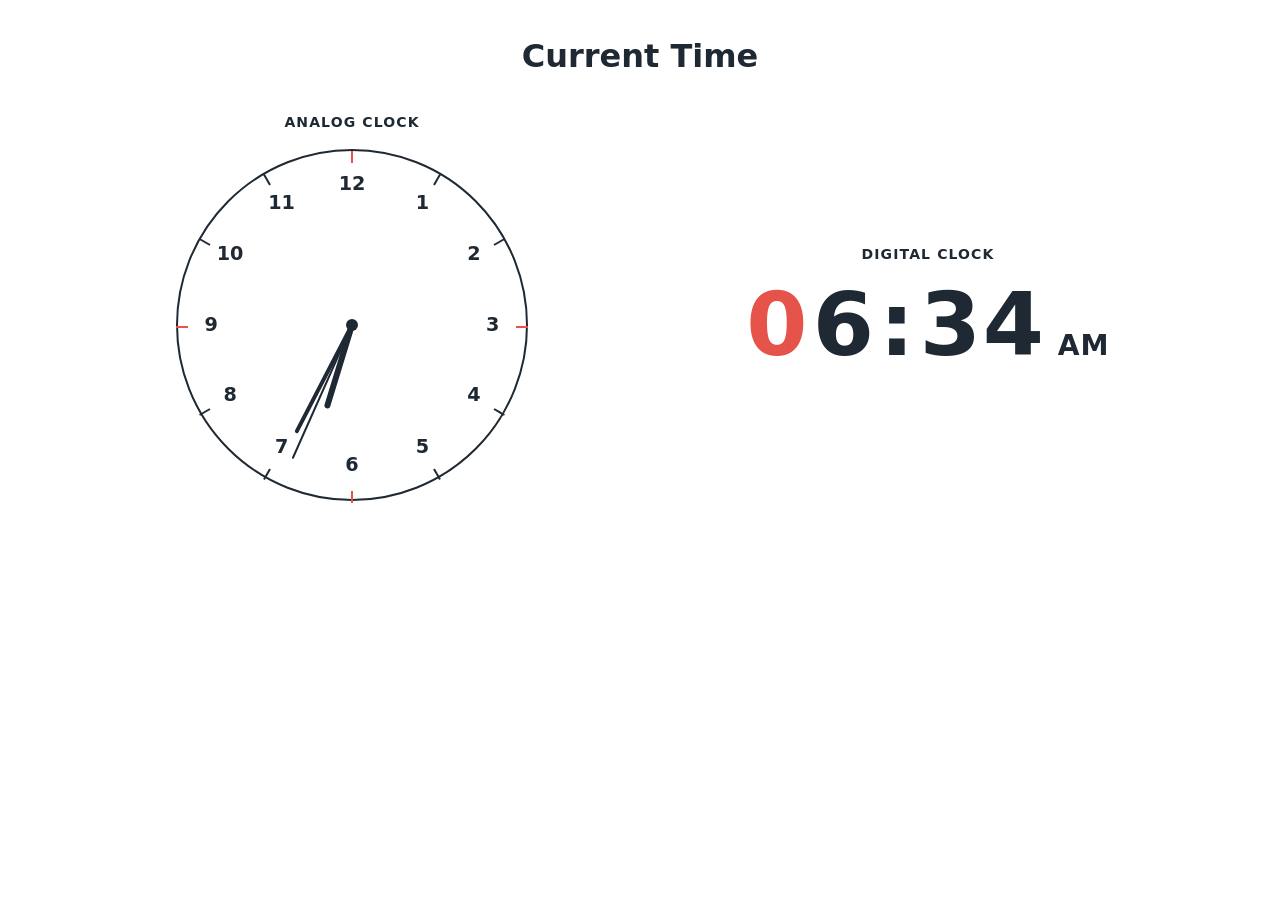
==== clock-speckit/index.html @ e425df02 "Speckit workflow walkthorugh with SDD features" ====
<!DOCTYPE html>
<html lang="en">
<head>
  <meta charset="UTF-8">
  <meta name="viewport" content="width=device-width, initial-scale=1.0">
  <meta name="description" content="A live analog and digital clock showing the current local time.">
  <title>Analog and Digital Clock</title>
  <link rel="stylesheet" href="css/styles.css">
</head>
<body>
  <main class="clock-page">
    <h1 class="clock-page__title">Current Time</h1>

    <section class="clock-layout" aria-label="Clock displays">
      <section class="analog-clock" data-js-analog-clock aria-labelledby="analog-clock-title">
        <h2 class="clock-section__title" id="analog-clock-title">Analog clock</h2>

        <div class="analog-clock__dial" role="img" data-js-analog-label
          aria-label="Analog clock showing 12:00 AM">
          <span class="analog-clock__tick analog-clock__tick--12 analog-clock__tick--emphasis"
            aria-hidden="true"></span>
          <span class="analog-clock__tick analog-clock__tick--1" aria-hidden="true"></span>
          <span class="analog-clock__tick analog-clock__tick--2" aria-hidden="true"></span>
          <span class="analog-clock__tick analog-clock__tick--3 analog-clock__tick--emphasis"
            aria-hidden="true"></span>
          <span class="analog-clock__tick analog-clock__tick--4" aria-hidden="true"></span>
          <span class="analog-clock__tick analog-clock__tick--5" aria-hidden="true"></span>
          <span class="analog-clock__tick analog-clock__tick--6 analog-clock__tick--emphasis"
            aria-hidden="true"></span>
          <span class="analog-clock__tick analog-clock__tick--7" aria-hidden="true"></span>
          <span class="analog-clock__tick analog-clock__tick--8" aria-hidden="true"></span>
          <span class="analog-clock__tick analog-clock__tick--9 analog-clock__tick--emphasis"
            aria-hidden="true"></span>
          <span class="analog-clock__tick analog-clock__tick--10" aria-hidden="true"></span>
          <span class="analog-clock__tick analog-clock__tick--11" aria-hidden="true"></span>

          <span class="analog-clock__numeral analog-clock__numeral--12" aria-hidden="true">12</span>
          <span class="analog-clock__numeral analog-clock__numeral--1" aria-hidden="true">1</span>
          <span class="analog-clock__numeral analog-clock__numeral--2" aria-hidden="true">2</span>
          <span class="analog-clock__numeral analog-clock__numeral--3" aria-hidden="true">3</span>
          <span class="analog-clock__numeral analog-clock__numeral--4" aria-hidden="true">4</span>
          <span class="analog-clock__numeral analog-clock__numeral--5" aria-hidden="true">5</span>
          <span class="analog-clock__numeral analog-clock__numeral--6" aria-hidden="true">6</span>
          <span class="analog-clock__numeral analog-clock__numeral--7" aria-hidden="true">7</span>
          <span class="analog-clock__numeral analog-clock__numeral--8" aria-hidden="true">8</span>
          <span class="analog-clock__numeral analog-clock__numeral--9" aria-hidden="true">9</span>
          <span class="analog-clock__numeral analog-clock__numeral--10" aria-hidden="true">10</span>
          <span class="analog-clock__numeral analog-clock__numeral--11" aria-hidden="true">11</span>

          <span class="analog-clock__hand analog-clock__hand--hour" data-js-hour-hand
            aria-hidden="true"></span>
          <span class="analog-clock__hand analog-clock__hand--minute" data-js-minute-hand
            aria-hidden="true"></span>
          <span class="analog-clock__hand analog-clock__hand--second" data-js-second-hand
            aria-hidden="true"></span>
          <span class="analog-clock__pin" aria-hidden="true"></span>
        </div>
      </section>

      <section class="digital-clock" data-js-digital-clock aria-labelledby="digital-clock-title">
        <h2 class="clock-section__title" id="digital-clock-title">Digital clock</h2>

        <time class="digital-clock__readout" data-js-time-element datetime="12:00"
          aria-label="12:00 AM">
          <span class="digital-clock__digit digital-clock__digit--highlight"
            data-js-leading-digit>1</span>
          <span class="digital-clock__digit" data-js-trailing-digit>2</span>
          <span class="digital-clock__separator" aria-hidden="true">:</span>
          <span class="digital-clock__minutes" data-js-minutes>00</span>
          <span class="digital-clock__period" data-js-period>AM</span>
        </time>

        <noscript>
          <p class="clock-page__notice">
            JavaScript is disabled. The clock shows a static time and cannot update.
          </p>
        </noscript>
      </section>
    </section>
  </main>

  <script type="module" src="js/main.js"></script>
</body>
</html>
---- clock-speckit/css/styles.css ----
@import 'base.css';
@import 'layout.css';
@import 'analog-clock.css';
@import 'digital-clock.css';
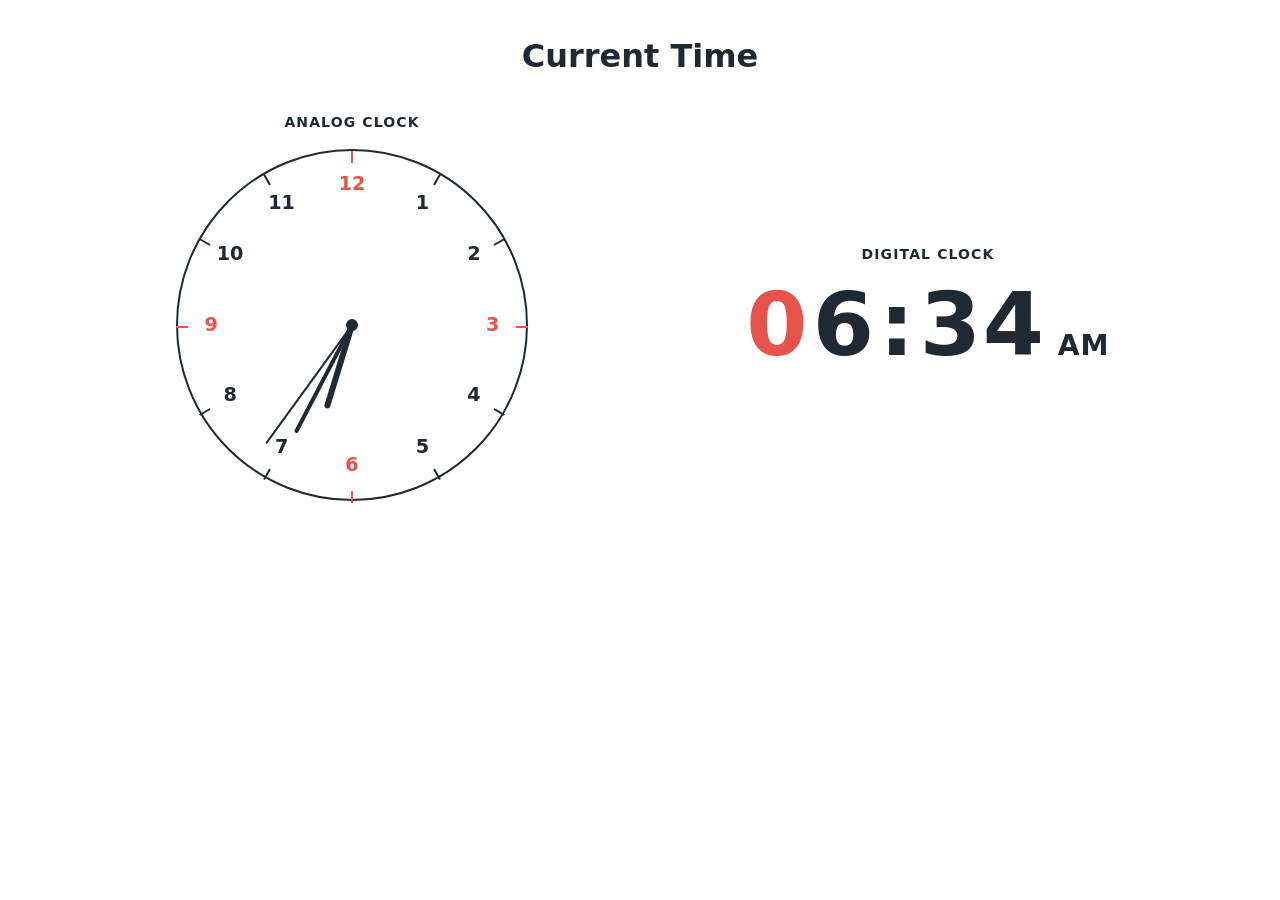
==== commit 35919816: "Explore openspec and comparison with speckit" ====
--- a/clock-speckit/index.html
+++ b/clock-speckit/index.html
@@ -34,16 +34,20 @@
           <span class="analog-clock__tick analog-clock__tick--10" aria-hidden="true"></span>
           <span class="analog-clock__tick analog-clock__tick--11" aria-hidden="true"></span>
 
-          <span class="analog-clock__numeral analog-clock__numeral--12" aria-hidden="true">12</span>
+          <span class="analog-clock__numeral analog-clock__numeral--12 analog-clock__numeral--emphasis"
+            aria-hidden="true">12</span>
           <span class="analog-clock__numeral analog-clock__numeral--1" aria-hidden="true">1</span>
           <span class="analog-clock__numeral analog-clock__numeral--2" aria-hidden="true">2</span>
-          <span class="analog-clock__numeral analog-clock__numeral--3" aria-hidden="true">3</span>
+          <span class="analog-clock__numeral analog-clock__numeral--3 analog-clock__numeral--emphasis"
+            aria-hidden="true">3</span>
           <span class="analog-clock__numeral analog-clock__numeral--4" aria-hidden="true">4</span>
           <span class="analog-clock__numeral analog-clock__numeral--5" aria-hidden="true">5</span>
-          <span class="analog-clock__numeral analog-clock__numeral--6" aria-hidden="true">6</span>
+          <span class="analog-clock__numeral analog-clock__numeral--6 analog-clock__numeral--emphasis"
+            aria-hidden="true">6</span>
           <span class="analog-clock__numeral analog-clock__numeral--7" aria-hidden="true">7</span>
           <span class="analog-clock__numeral analog-clock__numeral--8" aria-hidden="true">8</span>
-          <span class="analog-clock__numeral analog-clock__numeral--9" aria-hidden="true">9</span>
+          <span class="analog-clock__numeral analog-clock__numeral--9 analog-clock__numeral--emphasis"
+            aria-hidden="true">9</span>
           <span class="analog-clock__numeral analog-clock__numeral--10" aria-hidden="true">10</span>
           <span class="analog-clock__numeral analog-clock__numeral--11" aria-hidden="true">11</span>
 
